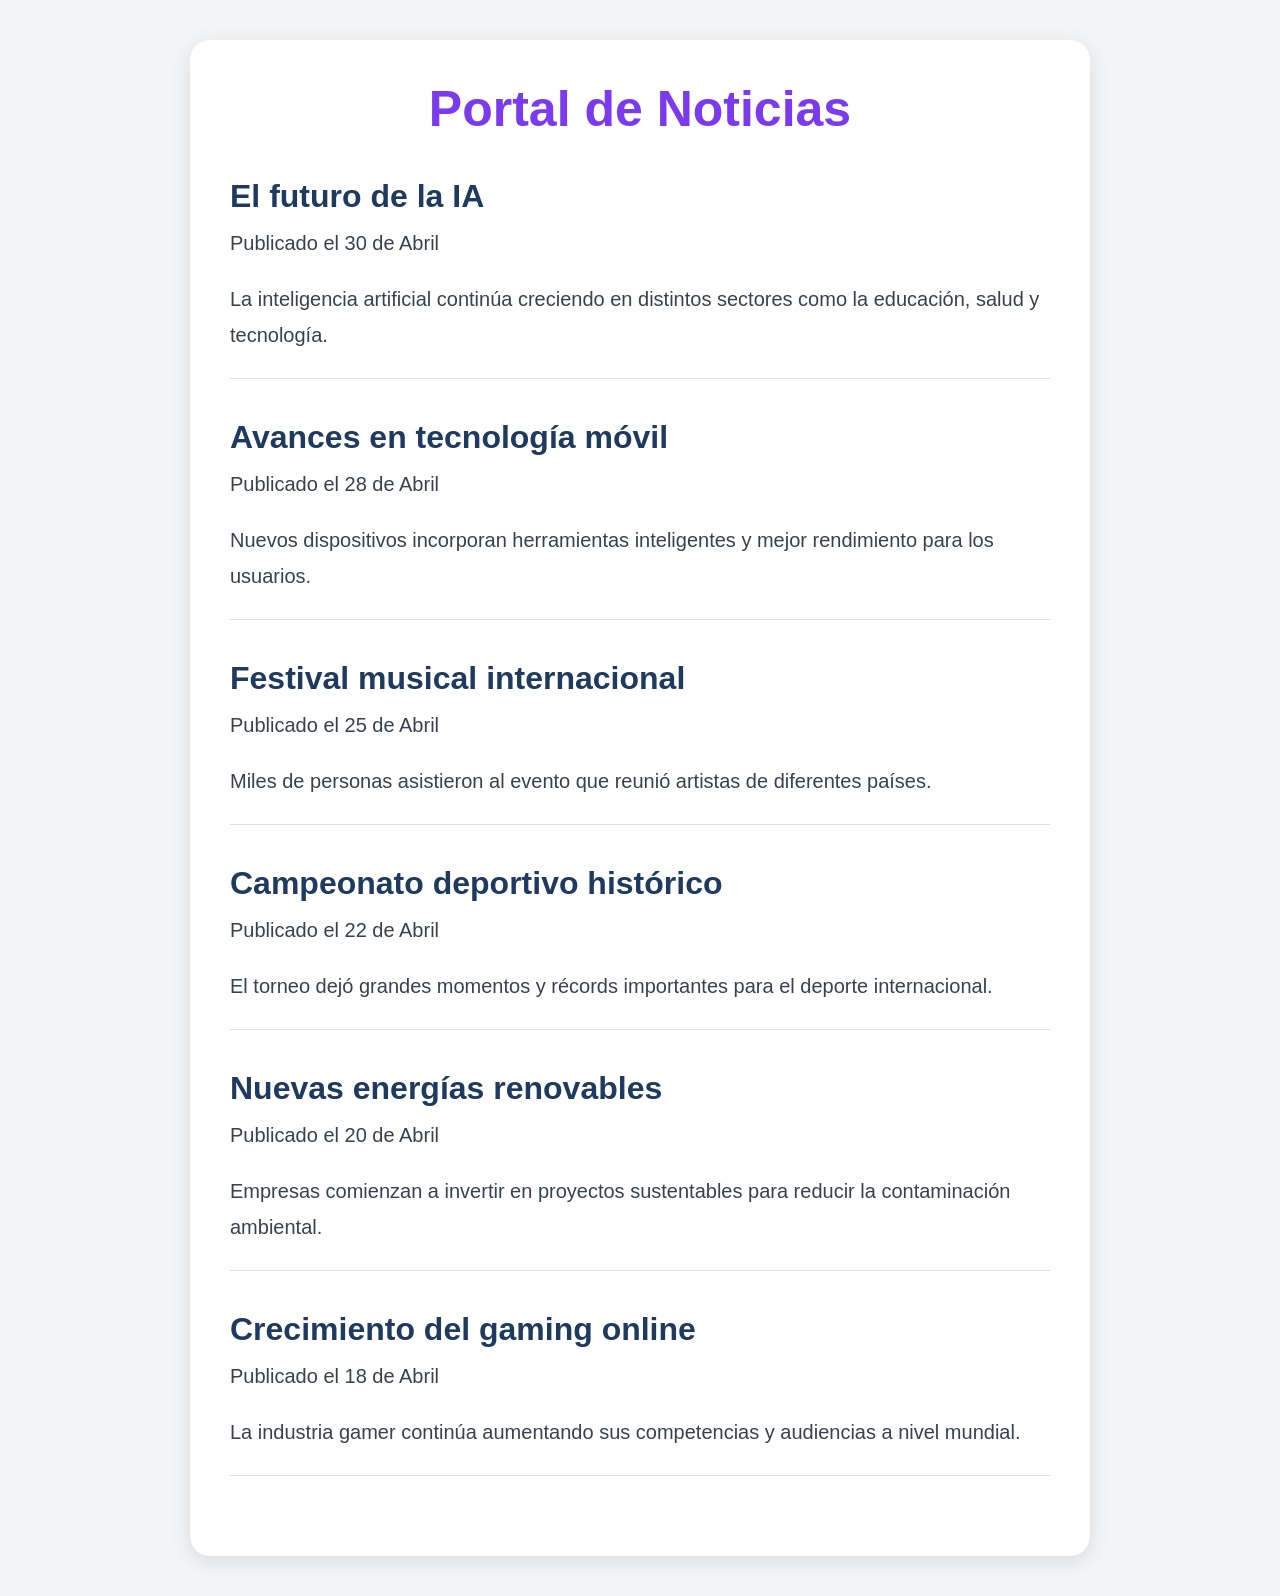
==== index.html @ 8b4aadb6 "Agrego portal de noticias" ====
<!DOCTYPE html>
<html lang="es">

<head>
    <meta charset="UTF-8">
    <meta name="viewport" content="width=device-width, initial-scale=1.0">
    <title>Portal de Noticias</title>
    <link rel="stylesheet" href="styles.css">
</head>

<body>

    <main class="contenedor">

        <div class="card">

            <h1>Portal de Noticias</h1>

            <div class="noticia">
                <h2>El futuro de la IA</h2>
                <p class="fecha">Publicado el 30 de Abril</p>

                <p>
                    La inteligencia artificial continúa creciendo en distintos
                    sectores como la educación, salud y tecnología.
                </p>
            </div>

            <div class="noticia">
                <h2>Avances en tecnología móvil</h2>
                <p class="fecha">Publicado el 28 de Abril</p>

                <p>
                    Nuevos dispositivos incorporan herramientas inteligentes
                    y mejor rendimiento para los usuarios.
                </p>
            </div>

            <div class="noticia">
                <h2>Festival musical internacional</h2>
                <p class="fecha">Publicado el 25 de Abril</p>

                <p>
                    Miles de personas asistieron al evento que reunió artistas
                    de diferentes países.
                </p>
            </div>

            <div class="noticia">
                <h2>Campeonato deportivo histórico</h2>
                <p class="fecha">Publicado el 22 de Abril</p>

                <p>
                    El torneo dejó grandes momentos y récords importantes
                    para el deporte internacional.
                </p>
            </div>

            <div class="noticia">
                <h2>Nuevas energías renovables</h2>
                <p class="fecha">Publicado el 20 de Abril</p>

                <p>
                    Empresas comienzan a invertir en proyectos sustentables
                    para reducir la contaminación ambiental.
                </p>
            </div>

            <div class="noticia">
                <h2>Crecimiento del gaming online</h2>
                <p class="fecha">Publicado el 18 de Abril</p>

                <p>
                    La industria gamer continúa aumentando sus competencias
                    y audiencias a nivel mundial.
                </p>
            </div>

        </div>

    </main>

</body>

</html>
---- styles.css ----
* {
    margin: 0;
    padding: 0;
    box-sizing: border-box;
}

body {
    font-family: Arial, Helvetica, sans-serif;
    background-color: #f3f4f6;
    padding: 40px;
    display: flex;
    justify-content: center;
}

.contenedor {
    width: 100%;
    display: flex;
    justify-content: center;
}

.card {
    background-color: white;
    width: 900px;
    padding: 40px;
    border-radius: 20px;
    box-shadow: 0px 5px 20px rgba(0, 0, 0, 0.1);
}

h1 {
    color: #7c3aed;
    margin-bottom: 40px;
    font-size: 50px;
    text-align: center;
}

.noticia {
    margin-bottom: 40px;
    border-bottom: 1px solid #ddd;
    padding-bottom: 25px;
}

.noticia h2 {
    color: #1e3a5f;
    margin-bottom: 10px;
    font-size: 32px;
}

.fecha {
    color: #777;
    margin-bottom: 20px;
    font-size: 15px;
}

.noticia p {
    color: #374151;
    font-size: 20px;
    line-height: 1.8;
}
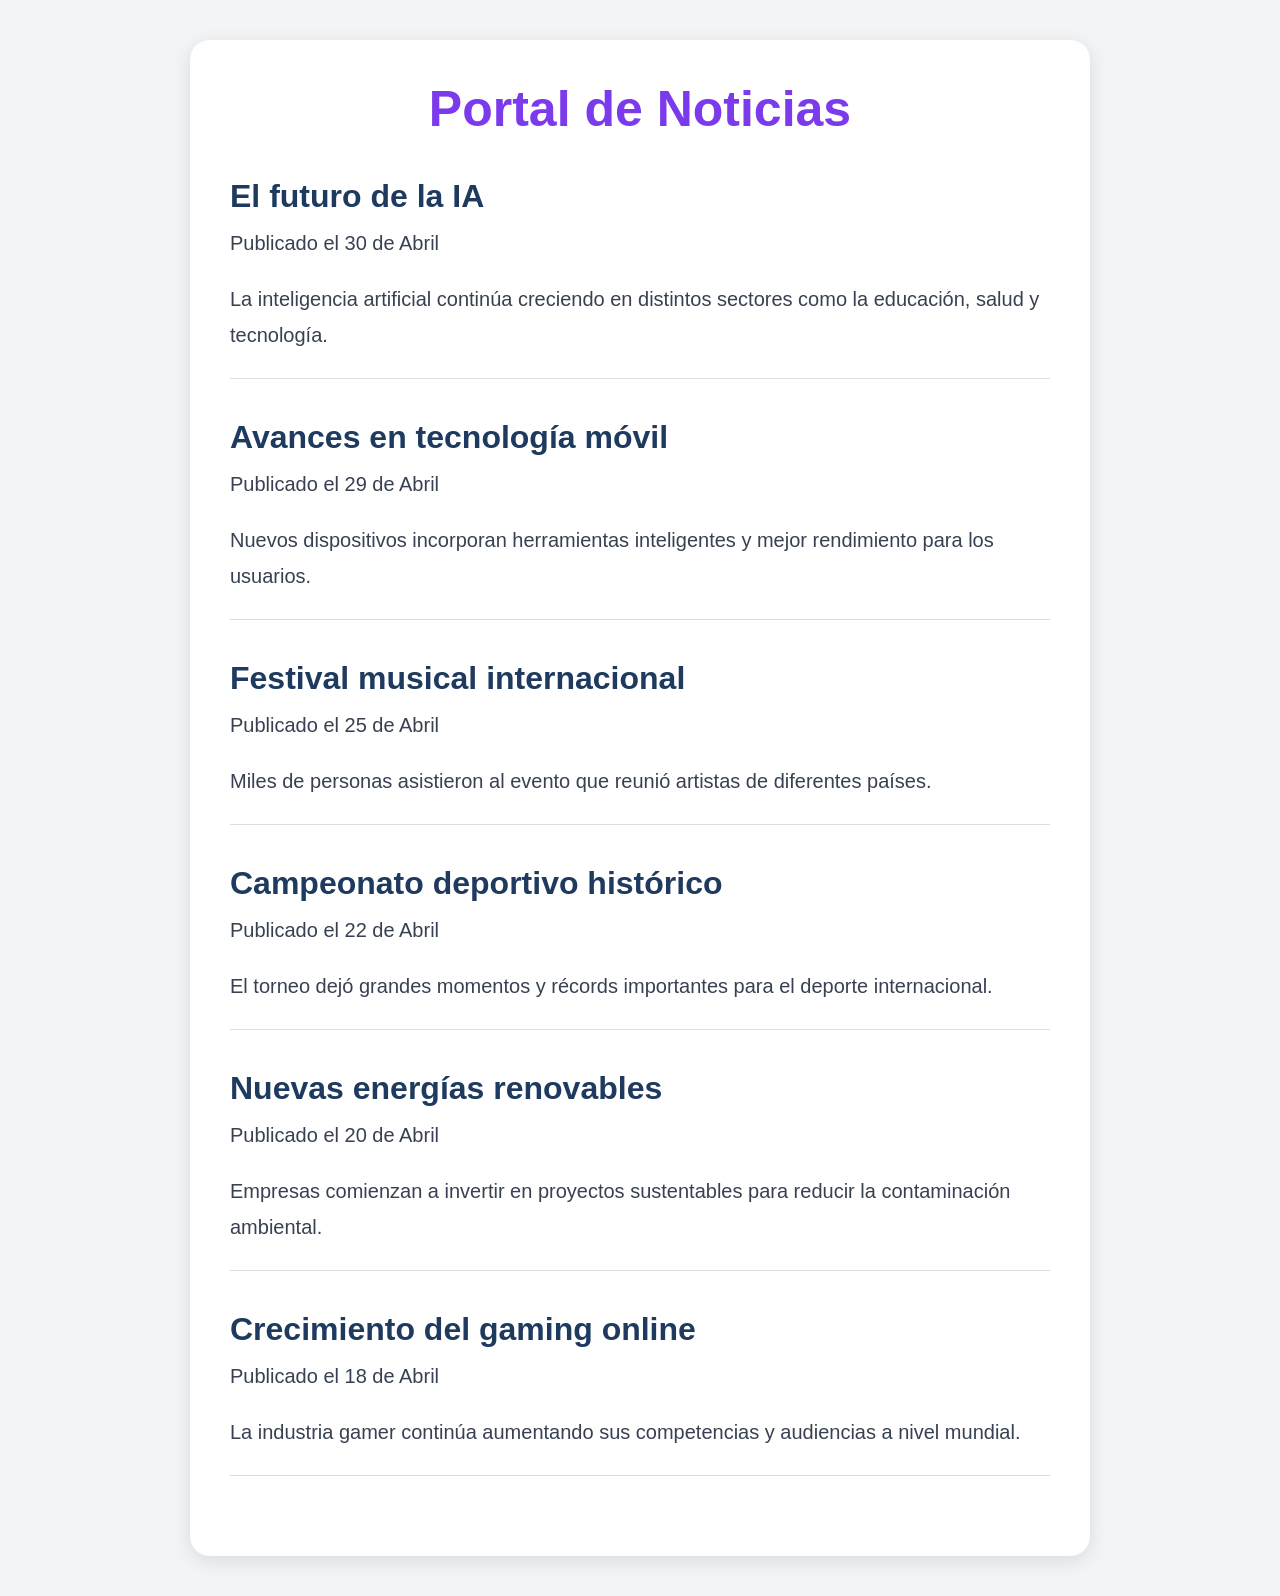
==== commit fcc49754: "Update publication date in index.html" ====
--- a/index.html
+++ b/index.html
@@ -28,7 +28,7 @@
 
             <div class="noticia">
                 <h2>Avances en tecnología móvil</h2>
-                <p class="fecha">Publicado el 28 de Abril</p>
+                <p class="fecha">Publicado el 29 de Abril</p>
 
                 <p>
                     Nuevos dispositivos incorporan herramientas inteligentes
@@ -82,4 +82,4 @@
 
 </body>
 
-</html>+</html>
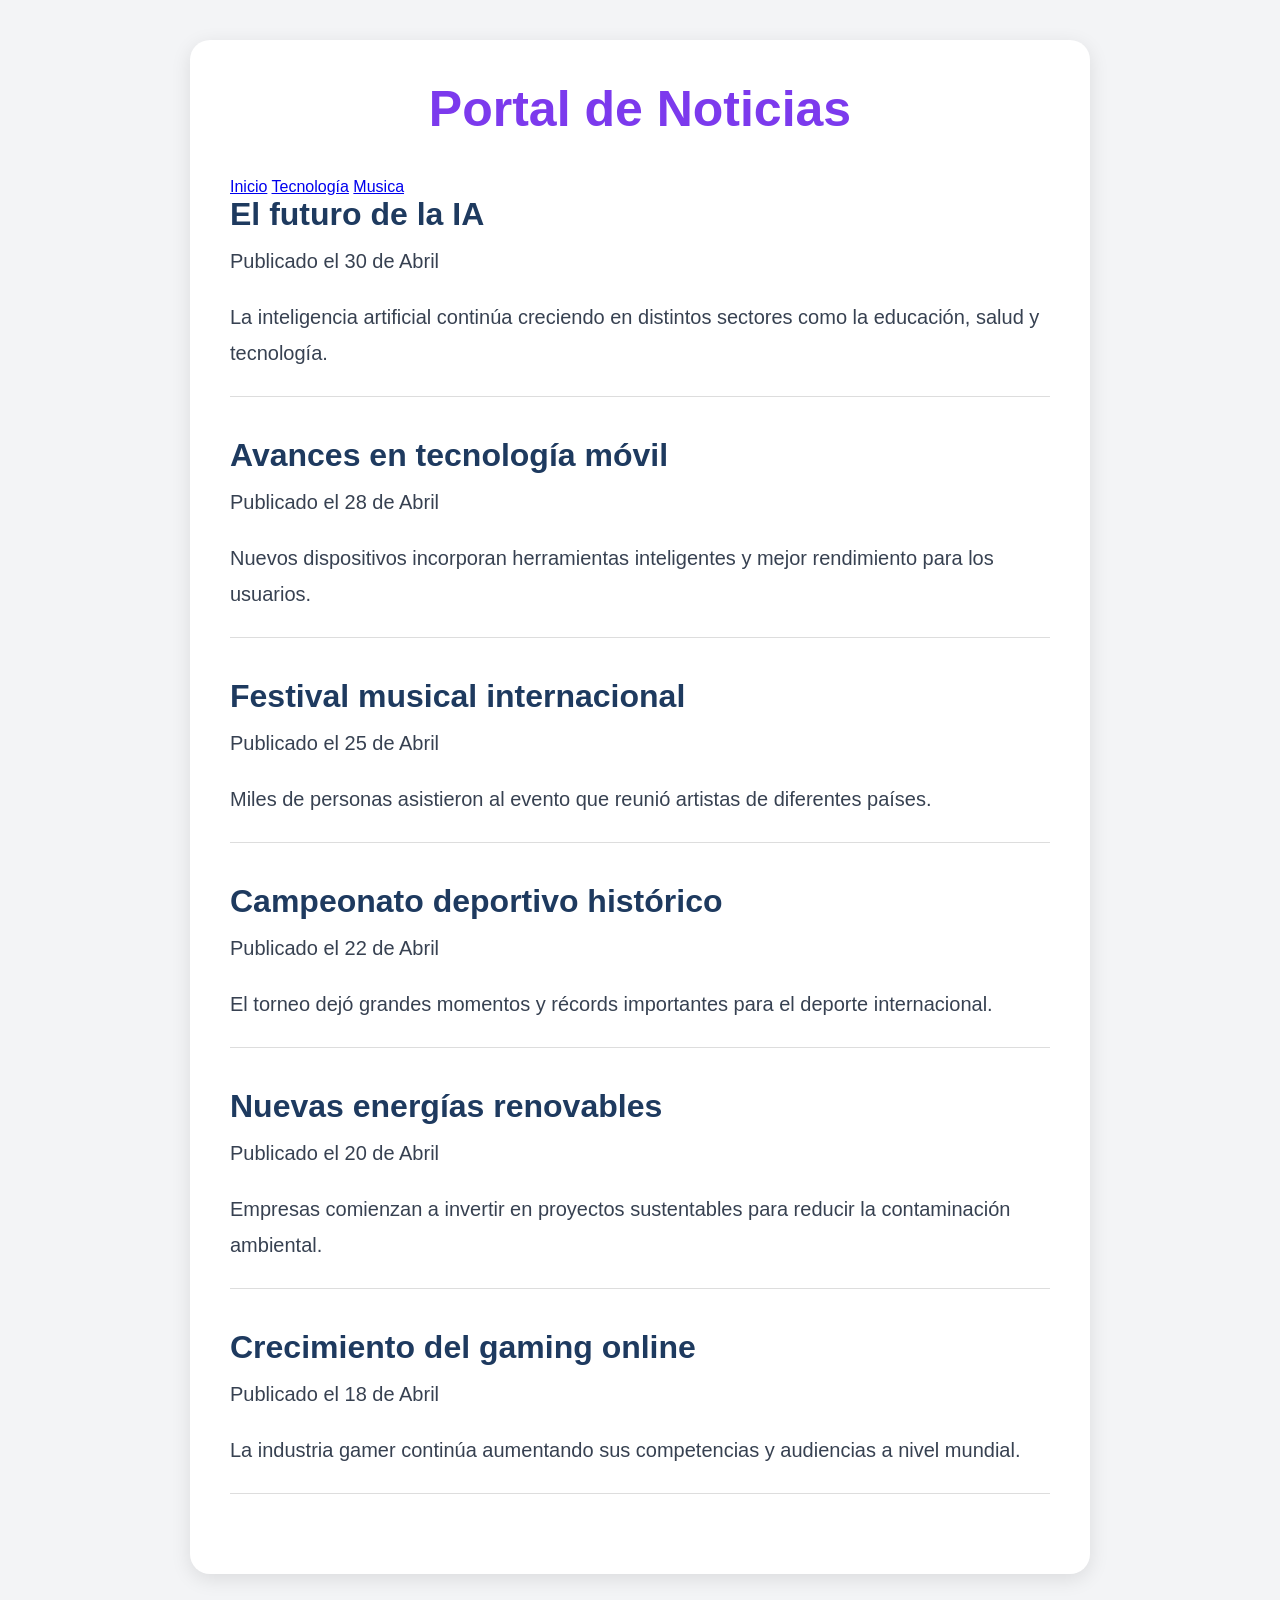
==== commit d5d05429: "creé un apartado para sepaar noticias por temáticas" ====
--- a/index.html
+++ b/index.html
@@ -16,6 +16,13 @@
 
             <h1>Portal de Noticias</h1>
 
+           <div class="menu">
+             <nav>
+              <a href="#">Inicio</a>
+              <a href="tecnologia.html">Tecnología</a>
+              <a href="musica.html">Musica</a>
+             </nav>
+           </div>
             <div class="noticia">
                 <h2>El futuro de la IA</h2>
                 <p class="fecha">Publicado el 30 de Abril</p>
@@ -28,7 +35,7 @@
 
             <div class="noticia">
                 <h2>Avances en tecnología móvil</h2>
-                <p class="fecha">Publicado el 29 de Abril</p>
+                <p class="fecha">Publicado el 28 de Abril</p>
 
                 <p>
                     Nuevos dispositivos incorporan herramientas inteligentes
@@ -82,4 +89,4 @@
 
 </body>
 
-</html>
+</html>
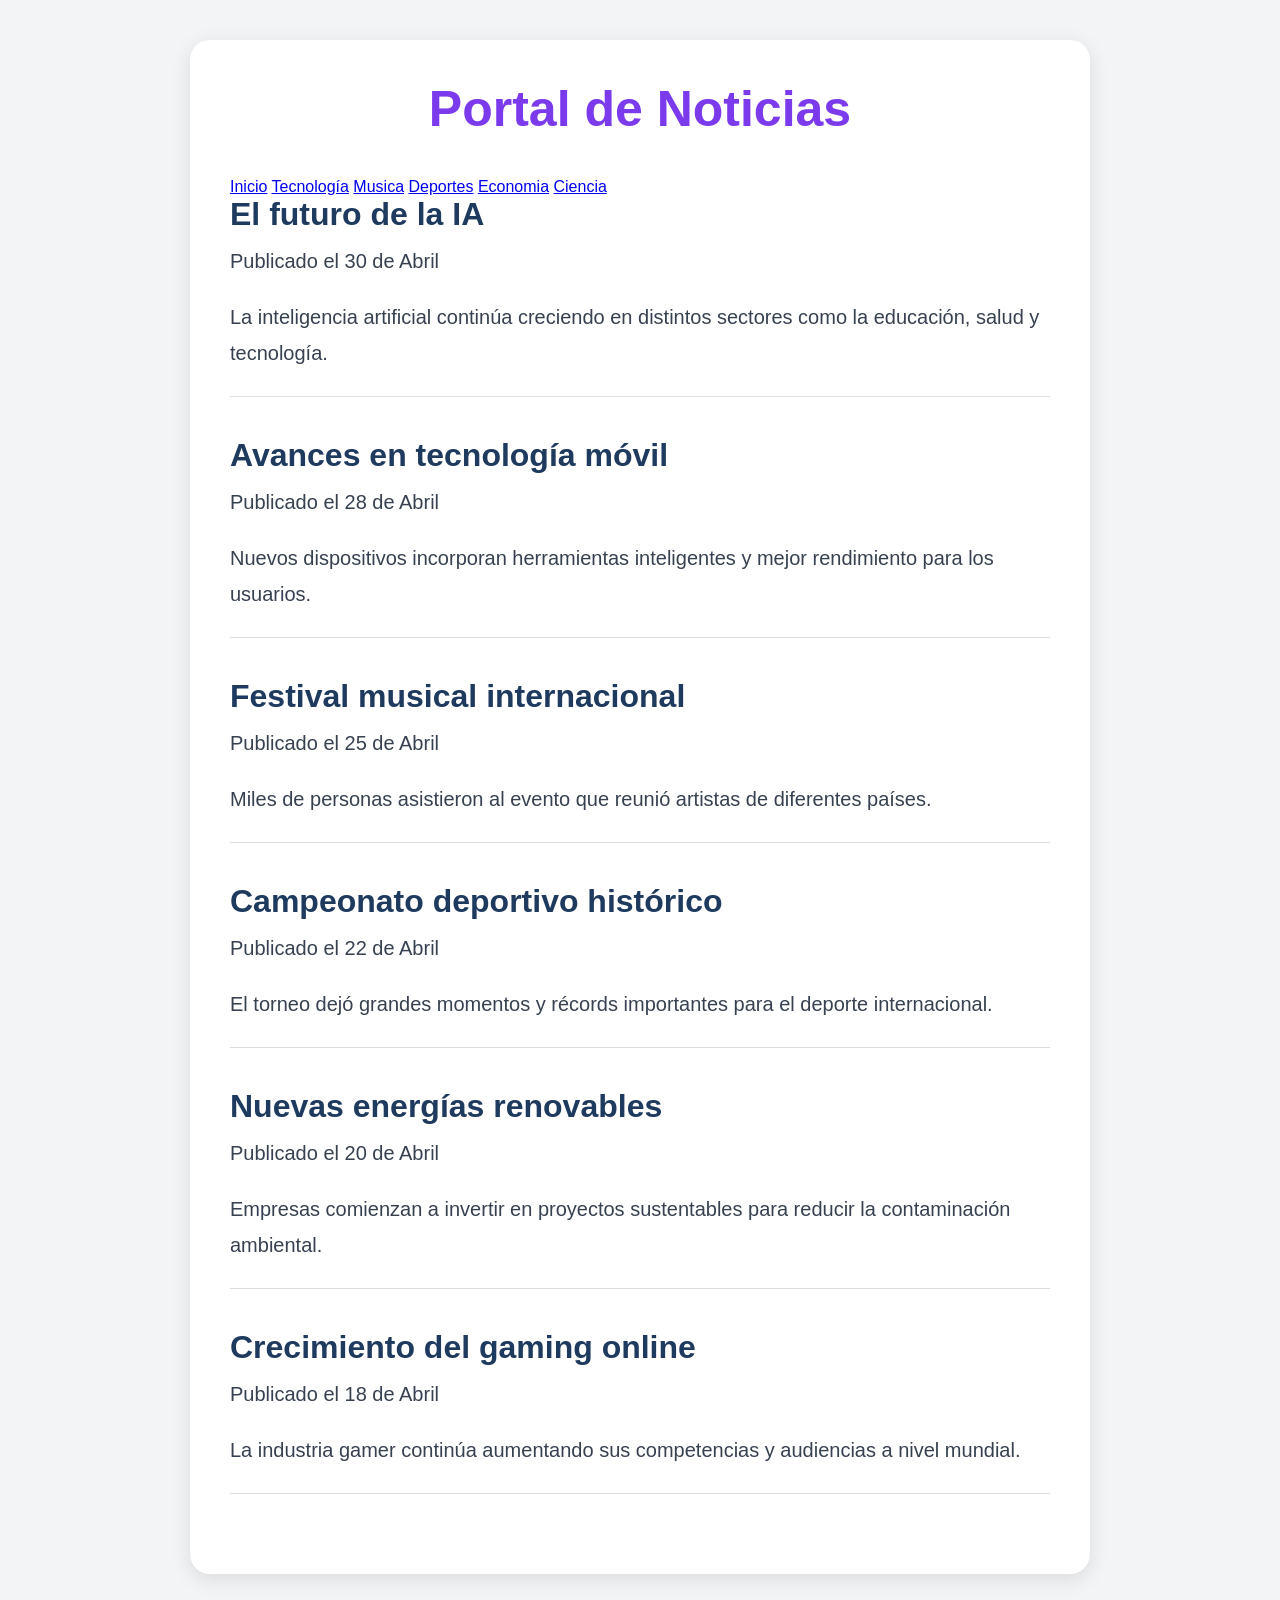
==== commit e0750764: "Agregué mas apartados con distintas tematicas" ====
--- a/index.html
+++ b/index.html
@@ -21,6 +21,9 @@
               <a href="#">Inicio</a>
               <a href="tecnologia.html">Tecnología</a>
               <a href="musica.html">Musica</a>
+              <a href="deportes.html">Deportes</a>
+              <a href="economia.html">Economia</a>
+              <a href="ciencia.html">Ciencia</a>
              </nav>
            </div>
             <div class="noticia">
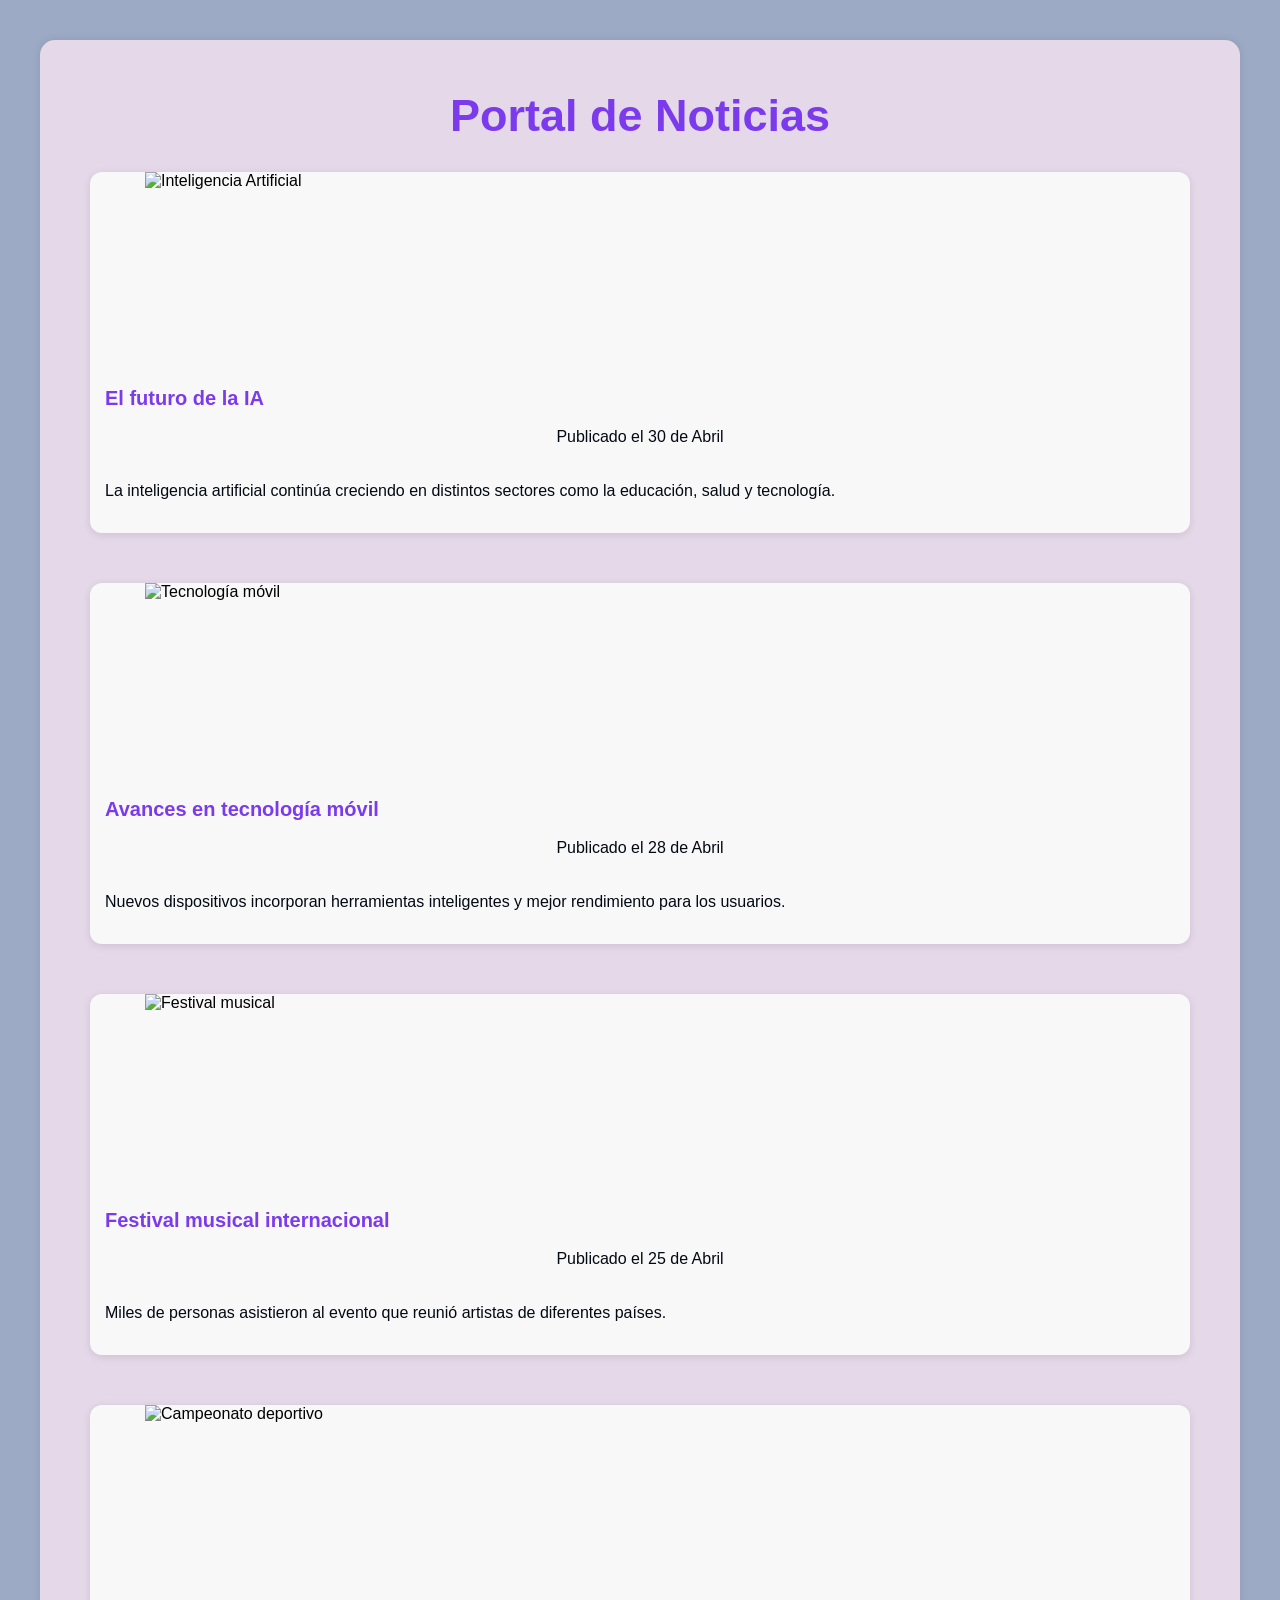
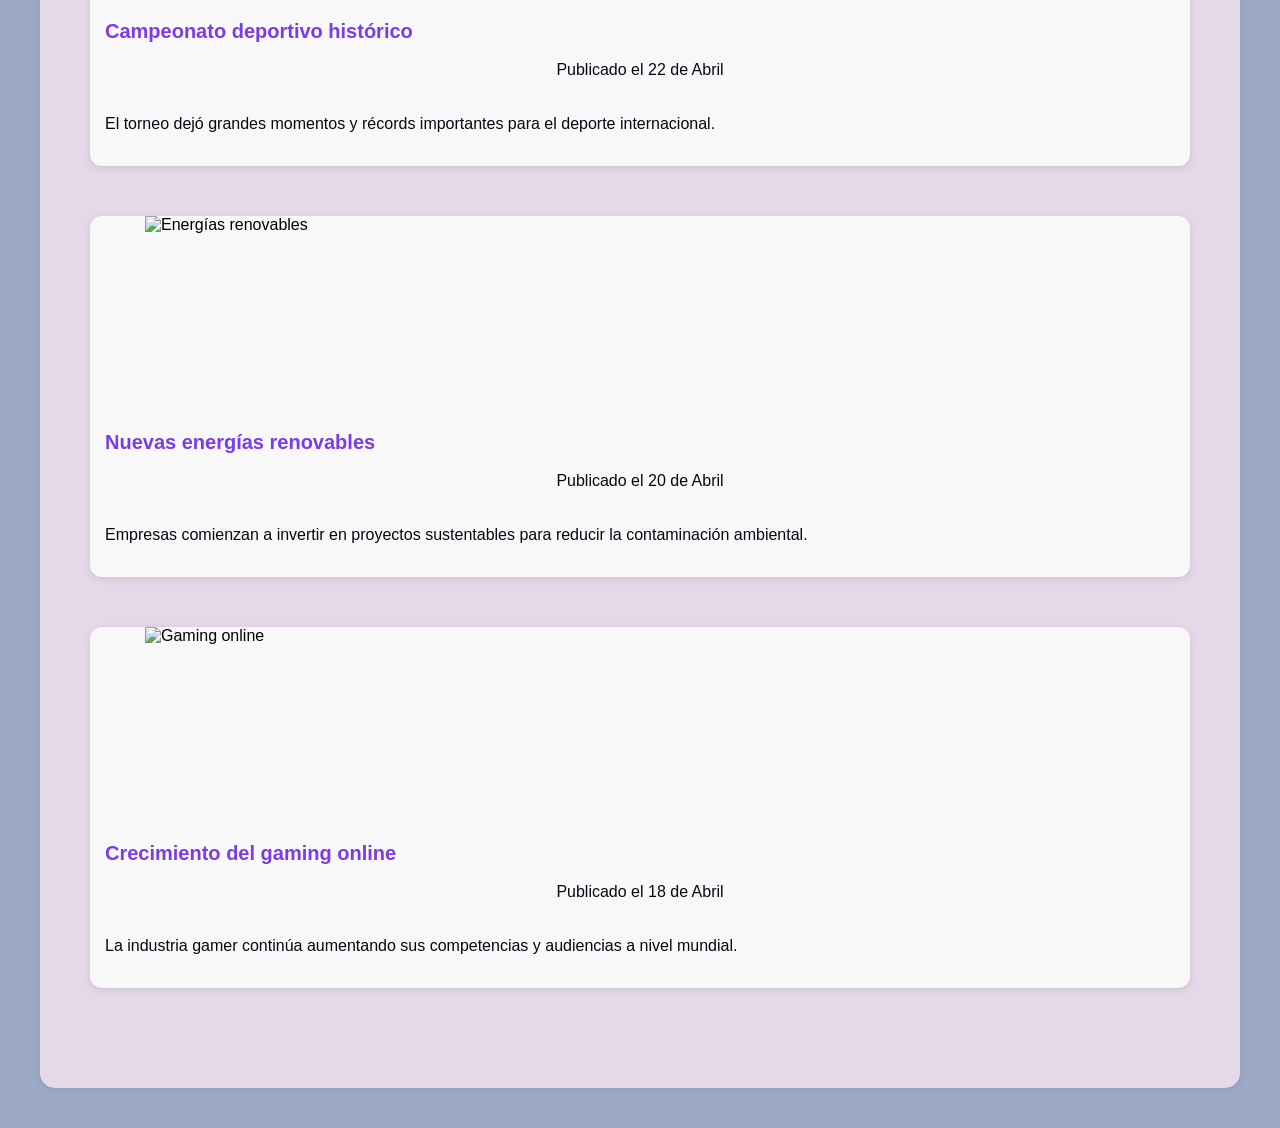
==== commit a7682234: "Refactor news articles structure in index.html se agregaron imagenes" ====
--- a/index.html
+++ b/index.html
@@ -1,95 +1,71 @@
 <!DOCTYPE html>
 <html lang="es">
-
 <head>
     <meta charset="UTF-8">
     <meta name="viewport" content="width=device-width, initial-scale=1.0">
     <title>Portal de Noticias</title>
     <link rel="stylesheet" href="styles.css">
 </head>
-
 <body>
-
     <main class="contenedor">
-
         <div class="card">
-
             <h1>Portal de Noticias</h1>
 
-           <div class="menu">
-             <nav>
-              <a href="#">Inicio</a>
-              <a href="tecnologia.html">Tecnología</a>
-              <a href="musica.html">Musica</a>
-              <a href="deportes.html">Deportes</a>
-              <a href="economia.html">Economia</a>
-              <a href="ciencia.html">Ciencia</a>
-             </nav>
-           </div>
             <div class="noticia">
-                <h2>El futuro de la IA</h2>
-                <p class="fecha">Publicado el 30 de Abril</p>
-
-                <p>
-                    La inteligencia artificial continúa creciendo en distintos
-                    sectores como la educación, salud y tecnología.
-                </p>
+                <img class="noticia-img" src="https://images.unsplash.com/photo-1677442135703-1787eea5ce01?w=800&q=80" alt="Inteligencia Artificial">
+                <div class="noticia-body">
+                    <h2>El futuro de la IA</h2>
+                    <p class="fecha">Publicado el 30 de Abril</p>
+                    <p>La inteligencia artificial continúa creciendo en distintos sectores como la educación, salud y tecnología.</p>
+                </div>
             </div>
 
             <div class="noticia">
-                <h2>Avances en tecnología móvil</h2>
-                <p class="fecha">Publicado el 28 de Abril</p>
-
-                <p>
-                    Nuevos dispositivos incorporan herramientas inteligentes
-                    y mejor rendimiento para los usuarios.
-                </p>
+                <img class="noticia-img" src="https://images.unsplash.com/photo-1511707171634-5f897ff02aa9?w=800&q=80" alt="Tecnología móvil">
+                <div class="noticia-body">
+                    <h2>Avances en tecnología móvil</h2>
+                    <p class="fecha">Publicado el 28 de Abril</p>
+                    <p>Nuevos dispositivos incorporan herramientas inteligentes y mejor rendimiento para los usuarios.</p>
+                </div>
             </div>
 
             <div class="noticia">
-                <h2>Festival musical internacional</h2>
-                <p class="fecha">Publicado el 25 de Abril</p>
-
-                <p>
-                    Miles de personas asistieron al evento que reunió artistas
-                    de diferentes países.
-                </p>
+                <img class="noticia-img" src="https://images.unsplash.com/photo-1470229722913-7c0e2dbbafd3?w=800&q=80" alt="Festival musical">
+                <div class="noticia-body">
+                    <h2>Festival musical internacional</h2>
+                    <p class="fecha">Publicado el 25 de Abril</p>
+                    <p>Miles de personas asistieron al evento que reunió artistas de diferentes países.</p>
+                </div>
             </div>
 
             <div class="noticia">
-                <h2>Campeonato deportivo histórico</h2>
-                <p class="fecha">Publicado el 22 de Abril</p>
-
-                <p>
-                    El torneo dejó grandes momentos y récords importantes
-                    para el deporte internacional.
-                </p>
+                <img class="noticia-img" src="https://images.unsplash.com/photo-1461896836934-ffe607ba8211?w=800&q=80" alt="Campeonato deportivo">
+                <div class="noticia-body">
+                    <h2>Campeonato deportivo histórico</h2>
+                    <p class="fecha">Publicado el 22 de Abril</p>
+                    <p>El torneo dejó grandes momentos y récords importantes para el deporte internacional.</p>
+                </div>
             </div>
 
             <div class="noticia">
-                <h2>Nuevas energías renovables</h2>
-                <p class="fecha">Publicado el 20 de Abril</p>
-
-                <p>
-                    Empresas comienzan a invertir en proyectos sustentables
-                    para reducir la contaminación ambiental.
-                </p>
+                <img class="noticia-img" src="https://images.unsplash.com/photo-1509391366360-2e959784a276?w=800&q=80" alt="Energías renovables">
+                <div class="noticia-body">
+                    <h2>Nuevas energías renovables</h2>
+                    <p class="fecha">Publicado el 20 de Abril</p>
+                    <p>Empresas comienzan a invertir en proyectos sustentables para reducir la contaminación ambiental.</p>
+                </div>
             </div>
 
             <div class="noticia">
-                <h2>Crecimiento del gaming online</h2>
-                <p class="fecha">Publicado el 18 de Abril</p>
-
-                <p>
-                    La industria gamer continúa aumentando sus competencias
-                    y audiencias a nivel mundial.
-                </p>
+                <img class="noticia-img" src="https://images.unsplash.com/photo-1542751371-adc38448a05e?w=800&q=80" alt="Gaming online">
+                <div class="noticia-body">
+                    <h2>Crecimiento del gaming online</h2>
+                    <p class="fecha">Publicado el 18 de Abril</p>
+                    <p>La industria gamer continúa aumentando sus competencias y audiencias a nivel mundial.</p>
+                </div>
             </div>
 
         </div>
-
     </main>
-
 </body>
-
-</html>+</html>
--- a/styles.css
+++ b/styles.css
@@ -6,53 +6,88 @@
 
 body {
     font-family: Arial, Helvetica, sans-serif;
-    background-color: #f3f4f6;
+    background-color: #9caac5;
     padding: 40px;
-    display: flex;
     justify-content: center;
 }
 
 .contenedor {
-    width: 100%;
-    display: flex;
-    justify-content: center;
-}
-
-.card {
-    background-color: white;
-    width: 900px;
-    padding: 40px;
-    border-radius: 20px;
-    box-shadow: 0px 5px 20px rgba(0, 0, 0, 0.1);
+    max-width: 1400px;
+    margin: auto;
+    background: #e5d8e9;
+    padding: 50px;
+    border-radius: 15px;
+    box-shadow: 0 0 10px rgba(0,0,0,0.1);
 }
 
 h1 {
     color: #7c3aed;
-    margin-bottom: 40px;
-    font-size: 50px;
+    margin-bottom: 30px;
+    font-size: 45px;
     text-align: center;
 }
 
-.noticia {
-    margin-bottom: 40px;
-    border-bottom: 1px solid #ddd;
-    padding-bottom: 25px;
+nav {
+    background: #e9e5ff;
+    padding: 15px;
+    border-radius: 10px;
+    display: flex;
+    justify-content: center;
+    gap: 25px;
+    margin-bottom: 30px;
 }
 
-.noticia h2 {
-    color: #1e3a5f;
-    margin-bottom: 10px;
-    font-size: 32px;
+nav a {
+    text-decoration: none;
+    color: #333;
+    font-weight: bold;
+}
+
+nav a:hover {
+    color: #7c3aed;
 }
 
 .fecha {
-    color: #777;
-    margin-bottom: 20px;
+    color: #050101;
+    margin-bottom: 15px;
     font-size: 15px;
 }
 
+
+.noticia {
+    background-color: #f8f8f8;
+    border-radius: 12px;
+    overflow: hidden;
+    box-shadow: 0 2px 8px rgba(0,0,0,0.1);
+    padding-bottom: 15px;
+    margin-bottom: 50px;
+}
+
+
+.noticia img {
+    width: 90%;
+    height: 200px;
+    object-fit: cover;
+    display: block;
+    margin:auto;
+}
+
+
+.noticia h2 {
+    color: #7c3aed;
+    font-size: 20px;
+    padding: 15px;
+    margin-bottom: 0;
+}
+
+.noticia .fecha {
+    padding: 0 15px;
+    text-align: center;
+}
+
 .noticia p {
-    color: #374151;
-    font-size: 20px;
-    line-height: 1.8;
+    color: #030913;
+    font-size: 16px;
+    line-height: 1.5;
+    padding: 15px;
 }
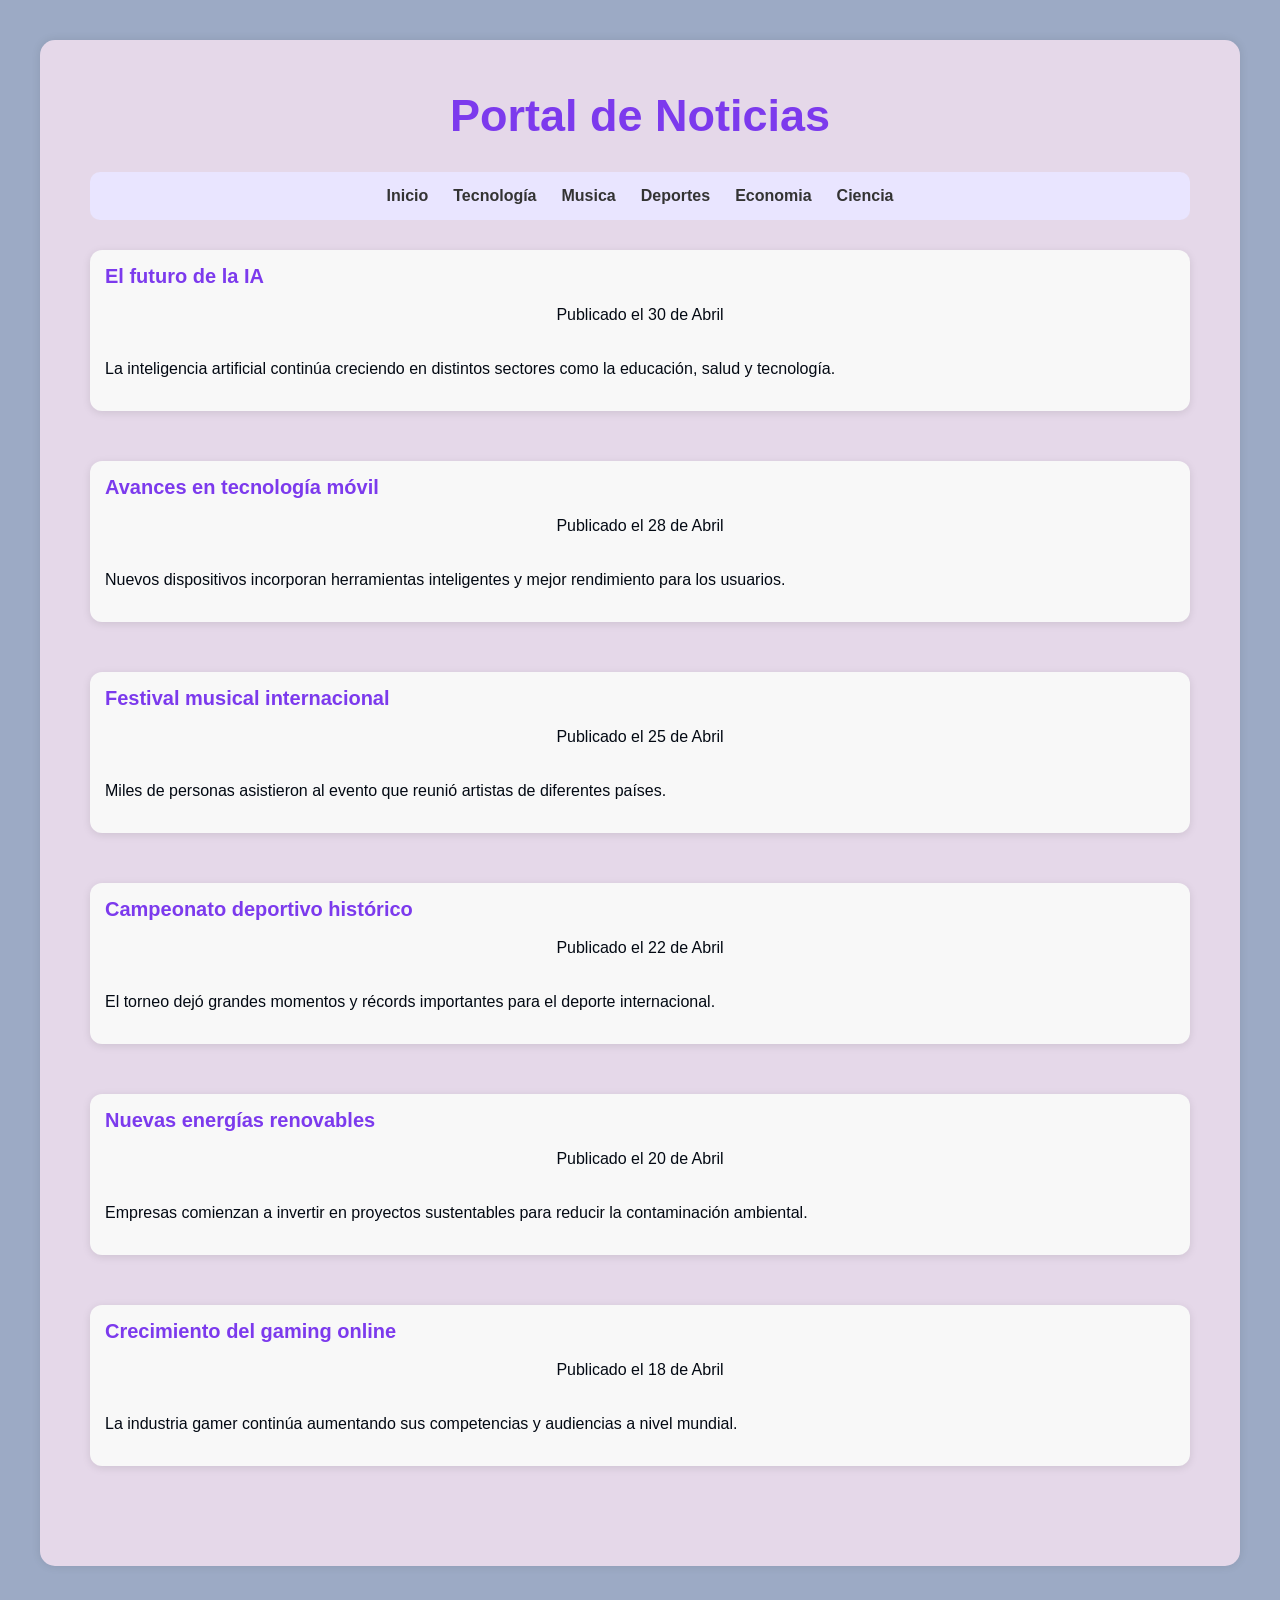
==== commit 301755ec: "Merge pull request #3 from cxlxn-xx/cambios Cambios" ====
--- a/index.html
+++ b/index.html
@@ -1,71 +1,95 @@
 <!DOCTYPE html>
 <html lang="es">
+
 <head>
     <meta charset="UTF-8">
     <meta name="viewport" content="width=device-width, initial-scale=1.0">
     <title>Portal de Noticias</title>
     <link rel="stylesheet" href="styles.css">
 </head>
+
 <body>
+
     <main class="contenedor">
+
         <div class="card">
+
             <h1>Portal de Noticias</h1>
 
+           <div class="menu">
+             <nav>
+              <a href="#">Inicio</a>
+              <a href="tecnologia.html">Tecnología</a>
+              <a href="musica.html">Musica</a>
+              <a href="deportes.html">Deportes</a>
+              <a href="economia.html">Economia</a>
+              <a href="ciencia.html">Ciencia</a>
+             </nav>
+           </div>
             <div class="noticia">
-                <img class="noticia-img" src="https://images.unsplash.com/photo-1677442135703-1787eea5ce01?w=800&q=80" alt="Inteligencia Artificial">
-                <div class="noticia-body">
-                    <h2>El futuro de la IA</h2>
-                    <p class="fecha">Publicado el 30 de Abril</p>
-                    <p>La inteligencia artificial continúa creciendo en distintos sectores como la educación, salud y tecnología.</p>
-                </div>
+                <h2>El futuro de la IA</h2>
+                <p class="fecha">Publicado el 30 de Abril</p>
+
+                <p>
+                    La inteligencia artificial continúa creciendo en distintos
+                    sectores como la educación, salud y tecnología.
+                </p>
             </div>
 
             <div class="noticia">
-                <img class="noticia-img" src="https://images.unsplash.com/photo-1511707171634-5f897ff02aa9?w=800&q=80" alt="Tecnología móvil">
-                <div class="noticia-body">
-                    <h2>Avances en tecnología móvil</h2>
-                    <p class="fecha">Publicado el 28 de Abril</p>
-                    <p>Nuevos dispositivos incorporan herramientas inteligentes y mejor rendimiento para los usuarios.</p>
-                </div>
+                <h2>Avances en tecnología móvil</h2>
+                <p class="fecha">Publicado el 28 de Abril</p>
+
+                <p>
+                    Nuevos dispositivos incorporan herramientas inteligentes
+                    y mejor rendimiento para los usuarios.
+                </p>
             </div>
 
             <div class="noticia">
-                <img class="noticia-img" src="https://images.unsplash.com/photo-1470229722913-7c0e2dbbafd3?w=800&q=80" alt="Festival musical">
-                <div class="noticia-body">
-                    <h2>Festival musical internacional</h2>
-                    <p class="fecha">Publicado el 25 de Abril</p>
-                    <p>Miles de personas asistieron al evento que reunió artistas de diferentes países.</p>
-                </div>
+                <h2>Festival musical internacional</h2>
+                <p class="fecha">Publicado el 25 de Abril</p>
+
+                <p>
+                    Miles de personas asistieron al evento que reunió artistas
+                    de diferentes países.
+                </p>
             </div>
 
             <div class="noticia">
-                <img class="noticia-img" src="https://images.unsplash.com/photo-1461896836934-ffe607ba8211?w=800&q=80" alt="Campeonato deportivo">
-                <div class="noticia-body">
-                    <h2>Campeonato deportivo histórico</h2>
-                    <p class="fecha">Publicado el 22 de Abril</p>
-                    <p>El torneo dejó grandes momentos y récords importantes para el deporte internacional.</p>
-                </div>
+                <h2>Campeonato deportivo histórico</h2>
+                <p class="fecha">Publicado el 22 de Abril</p>
+
+                <p>
+                    El torneo dejó grandes momentos y récords importantes
+                    para el deporte internacional.
+                </p>
             </div>
 
             <div class="noticia">
-                <img class="noticia-img" src="https://images.unsplash.com/photo-1509391366360-2e959784a276?w=800&q=80" alt="Energías renovables">
-                <div class="noticia-body">
-                    <h2>Nuevas energías renovables</h2>
-                    <p class="fecha">Publicado el 20 de Abril</p>
-                    <p>Empresas comienzan a invertir en proyectos sustentables para reducir la contaminación ambiental.</p>
-                </div>
+                <h2>Nuevas energías renovables</h2>
+                <p class="fecha">Publicado el 20 de Abril</p>
+
+                <p>
+                    Empresas comienzan a invertir en proyectos sustentables
+                    para reducir la contaminación ambiental.
+                </p>
             </div>
 
             <div class="noticia">
-                <img class="noticia-img" src="https://images.unsplash.com/photo-1542751371-adc38448a05e?w=800&q=80" alt="Gaming online">
-                <div class="noticia-body">
-                    <h2>Crecimiento del gaming online</h2>
-                    <p class="fecha">Publicado el 18 de Abril</p>
-                    <p>La industria gamer continúa aumentando sus competencias y audiencias a nivel mundial.</p>
-                </div>
+                <h2>Crecimiento del gaming online</h2>
+                <p class="fecha">Publicado el 18 de Abril</p>
+
+                <p>
+                    La industria gamer continúa aumentando sus competencias
+                    y audiencias a nivel mundial.
+                </p>
             </div>
 
         </div>
+
     </main>
+
 </body>
-</html>
+
+</html>
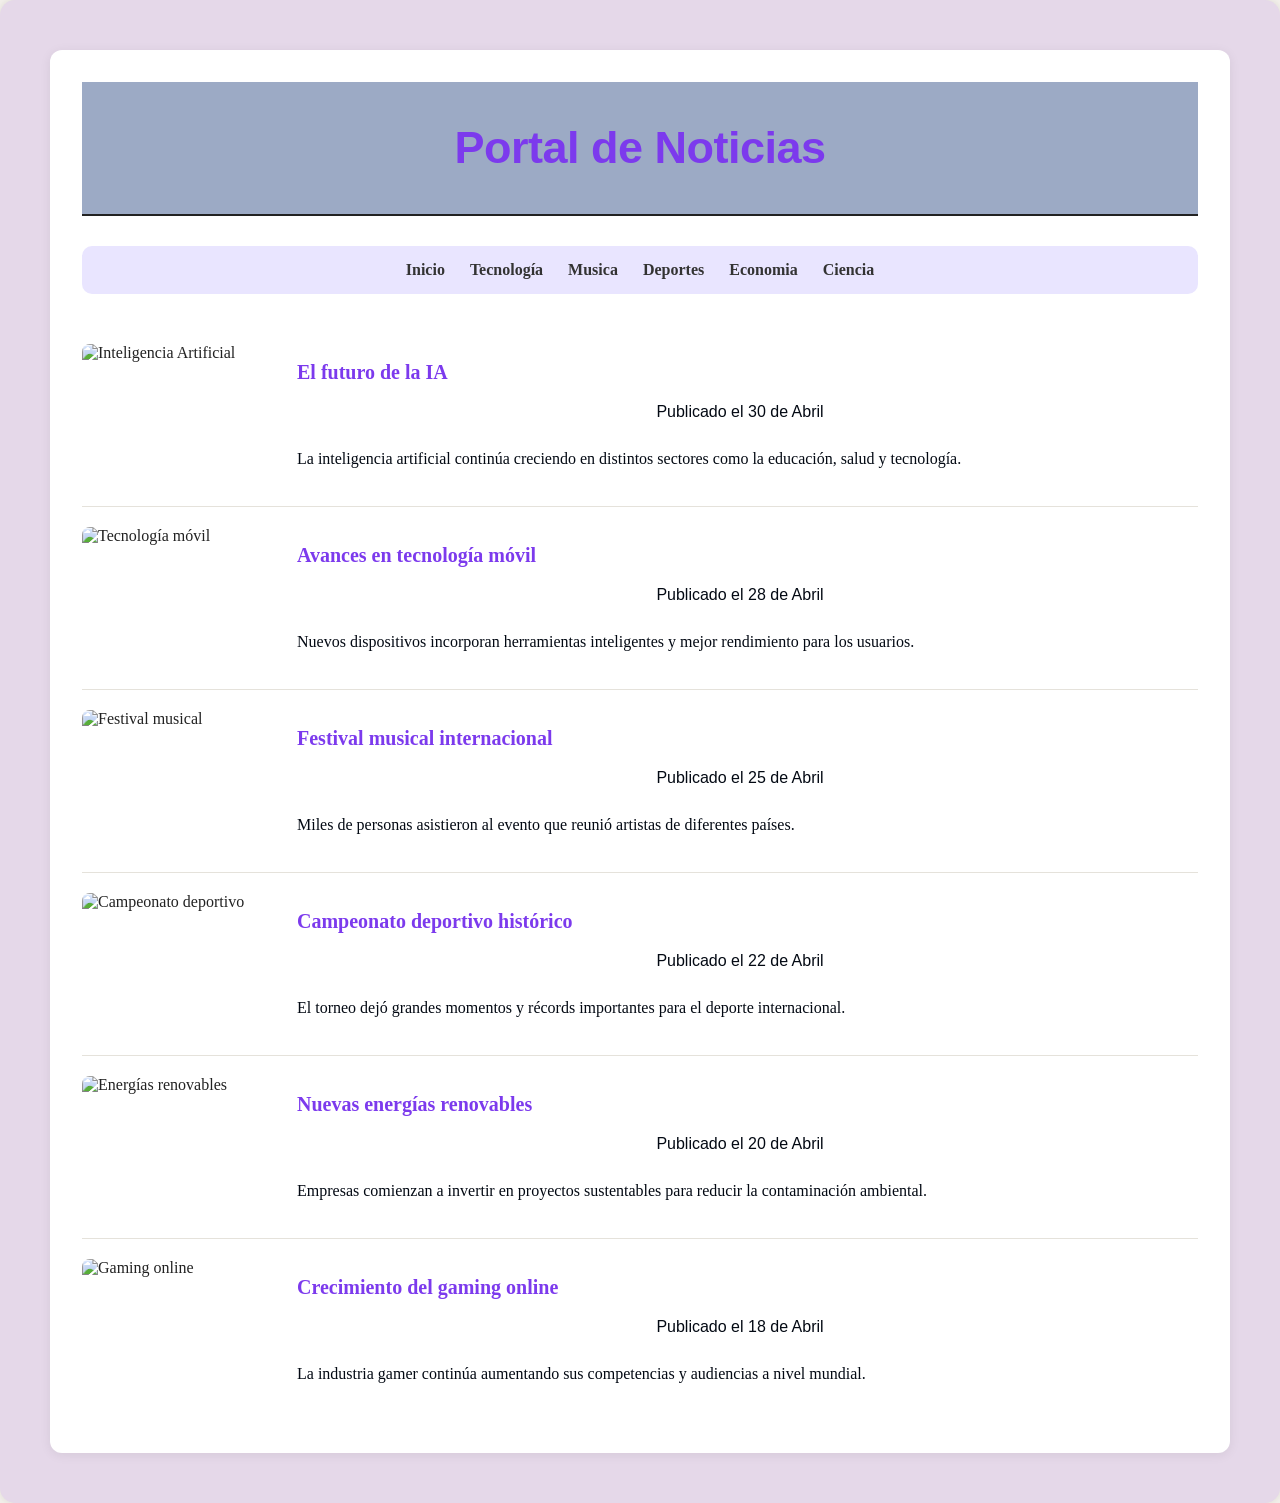
==== commit e4ff580e: "Merge branch 'main' into segunda-portal" ====
--- a/index.html
+++ b/index.html
@@ -1,19 +1,14 @@
 <!DOCTYPE html>
 <html lang="es">
-
 <head>
     <meta charset="UTF-8">
     <meta name="viewport" content="width=device-width, initial-scale=1.0">
     <title>Portal de Noticias</title>
     <link rel="stylesheet" href="styles.css">
 </head>
-
 <body>
-
     <main class="contenedor">
-
         <div class="card">
-
             <h1>Portal de Noticias</h1>
 
            <div class="menu">
@@ -27,69 +22,60 @@
              </nav>
            </div>
             <div class="noticia">
-                <h2>El futuro de la IA</h2>
-                <p class="fecha">Publicado el 30 de Abril</p>
-
-                <p>
-                    La inteligencia artificial continúa creciendo en distintos
-                    sectores como la educación, salud y tecnología.
-                </p>
+                <img class="noticia-img" src="https://images.unsplash.com/photo-1677442135703-1787eea5ce01?w=800&q=80" alt="Inteligencia Artificial">
+                <div class="noticia-body">
+                    <h2>El futuro de la IA</h2>
+                    <p class="fecha">Publicado el 30 de Abril</p>
+                    <p>La inteligencia artificial continúa creciendo en distintos sectores como la educación, salud y tecnología.</p>
+                </div>
             </div>
 
             <div class="noticia">
-                <h2>Avances en tecnología móvil</h2>
-                <p class="fecha">Publicado el 28 de Abril</p>
-
-                <p>
-                    Nuevos dispositivos incorporan herramientas inteligentes
-                    y mejor rendimiento para los usuarios.
-                </p>
+                <img class="noticia-img" src="https://images.unsplash.com/photo-1511707171634-5f897ff02aa9?w=800&q=80" alt="Tecnología móvil">
+                <div class="noticia-body">
+                    <h2>Avances en tecnología móvil</h2>
+                    <p class="fecha">Publicado el 28 de Abril</p>
+                    <p>Nuevos dispositivos incorporan herramientas inteligentes y mejor rendimiento para los usuarios.</p>
+                </div>
             </div>
 
             <div class="noticia">
-                <h2>Festival musical internacional</h2>
-                <p class="fecha">Publicado el 25 de Abril</p>
-
-                <p>
-                    Miles de personas asistieron al evento que reunió artistas
-                    de diferentes países.
-                </p>
+                <img class="noticia-img" src="https://images.unsplash.com/photo-1470229722913-7c0e2dbbafd3?w=800&q=80" alt="Festival musical">
+                <div class="noticia-body">
+                    <h2>Festival musical internacional</h2>
+                    <p class="fecha">Publicado el 25 de Abril</p>
+                    <p>Miles de personas asistieron al evento que reunió artistas de diferentes países.</p>
+                </div>
             </div>
 
             <div class="noticia">
-                <h2>Campeonato deportivo histórico</h2>
-                <p class="fecha">Publicado el 22 de Abril</p>
-
-                <p>
-                    El torneo dejó grandes momentos y récords importantes
-                    para el deporte internacional.
-                </p>
+                <img class="noticia-img" src="https://images.unsplash.com/photo-1461896836934-ffe607ba8211?w=800&q=80" alt="Campeonato deportivo">
+                <div class="noticia-body">
+                    <h2>Campeonato deportivo histórico</h2>
+                    <p class="fecha">Publicado el 22 de Abril</p>
+                    <p>El torneo dejó grandes momentos y récords importantes para el deporte internacional.</p>
+                </div>
             </div>
 
             <div class="noticia">
-                <h2>Nuevas energías renovables</h2>
-                <p class="fecha">Publicado el 20 de Abril</p>
-
-                <p>
-                    Empresas comienzan a invertir en proyectos sustentables
-                    para reducir la contaminación ambiental.
-                </p>
+                <img class="noticia-img" src="https://images.unsplash.com/photo-1509391366360-2e959784a276?w=800&q=80" alt="Energías renovables">
+                <div class="noticia-body">
+                    <h2>Nuevas energías renovables</h2>
+                    <p class="fecha">Publicado el 20 de Abril</p>
+                    <p>Empresas comienzan a invertir en proyectos sustentables para reducir la contaminación ambiental.</p>
+                </div>
             </div>
 
             <div class="noticia">
-                <h2>Crecimiento del gaming online</h2>
-                <p class="fecha">Publicado el 18 de Abril</p>
-
-                <p>
-                    La industria gamer continúa aumentando sus competencias
-                    y audiencias a nivel mundial.
-                </p>
+                <img class="noticia-img" src="https://images.unsplash.com/photo-1542751371-adc38448a05e?w=800&q=80" alt="Gaming online">
+                <div class="noticia-body">
+                    <h2>Crecimiento del gaming online</h2>
+                    <p class="fecha">Publicado el 18 de Abril</p>
+                    <p>La industria gamer continúa aumentando sus competencias y audiencias a nivel mundial.</p>
+                </div>
             </div>
 
         </div>
-
     </main>
-
 </body>
-
-</html>+</html>
--- a/styles.css
+++ b/styles.css
@@ -1,10 +1,35 @@
 * {
+    box-sizing: border-box;
     margin: 0;
     padding: 0;
-    box-sizing: border-box;
 }
 
 body {
+    font-family: 'Georgia', serif;
+    background-color: #f4f1ec;
+    color: #222;
+}
+
+.contenedor {
+    max-width: 900px;
+    margin: 2rem auto;
+    padding: 0 1rem;
+}
+
+.card {
+    background: #fff;
+    border-radius: 12px;
+    padding: 2rem;
+    box-shadow: 0 2px 12px rgba(0,0,0,0.07);
+}
+
+h1 {
+    font-size: 2rem;
+    font-weight: 700;
+    margin-bottom: 2rem;
+    padding-bottom: 1rem;
+    border-bottom: 2px solid #222;
+    letter-spacing: -0.5px;
     font-family: Arial, Helvetica, sans-serif;
     background-color: #9caac5;
     padding: 40px;
@@ -55,6 +80,58 @@
 
 
 .noticia {
+    display: flex;
+    gap: 1.25rem;
+    padding: 1.25rem 0;
+    border-bottom: 1px solid #e5e2db;
+    align-items: flex-start;
+}
+
+.noticia:last-child {
+    border-bottom: none;
+}
+
+.noticia-img {
+    width: 180px;
+    height: 120px;
+    object-fit: cover;
+    border-radius: 8px;
+    flex-shrink: 0;
+}
+
+.noticia-body {
+    flex: 1;
+}
+
+.noticia-body h2 {
+    font-size: 1.1rem;
+    font-weight: 700;
+    margin-bottom: 0.25rem;
+    line-height: 1.3;
+}
+
+.fecha {
+    font-size: 0.78rem;
+    color: #888;
+    margin-bottom: 0.5rem;
+    font-family: sans-serif;
+}
+
+.noticia-body p {
+    font-size: 0.9rem;
+    line-height: 1.6;
+    color: #444;
+}
+
+@media (max-width: 600px) {
+    .noticia {
+        flex-direction: column;
+    }
+    .noticia-img {
+        width: 100%;
+        height: 180px;
+    }
+}
     background-color: #f8f8f8;
     border-radius: 12px;
     overflow: hidden;
@@ -90,4 +167,4 @@
     font-size: 16px;
     line-height: 1.5;
     padding: 15px;
-}+}
